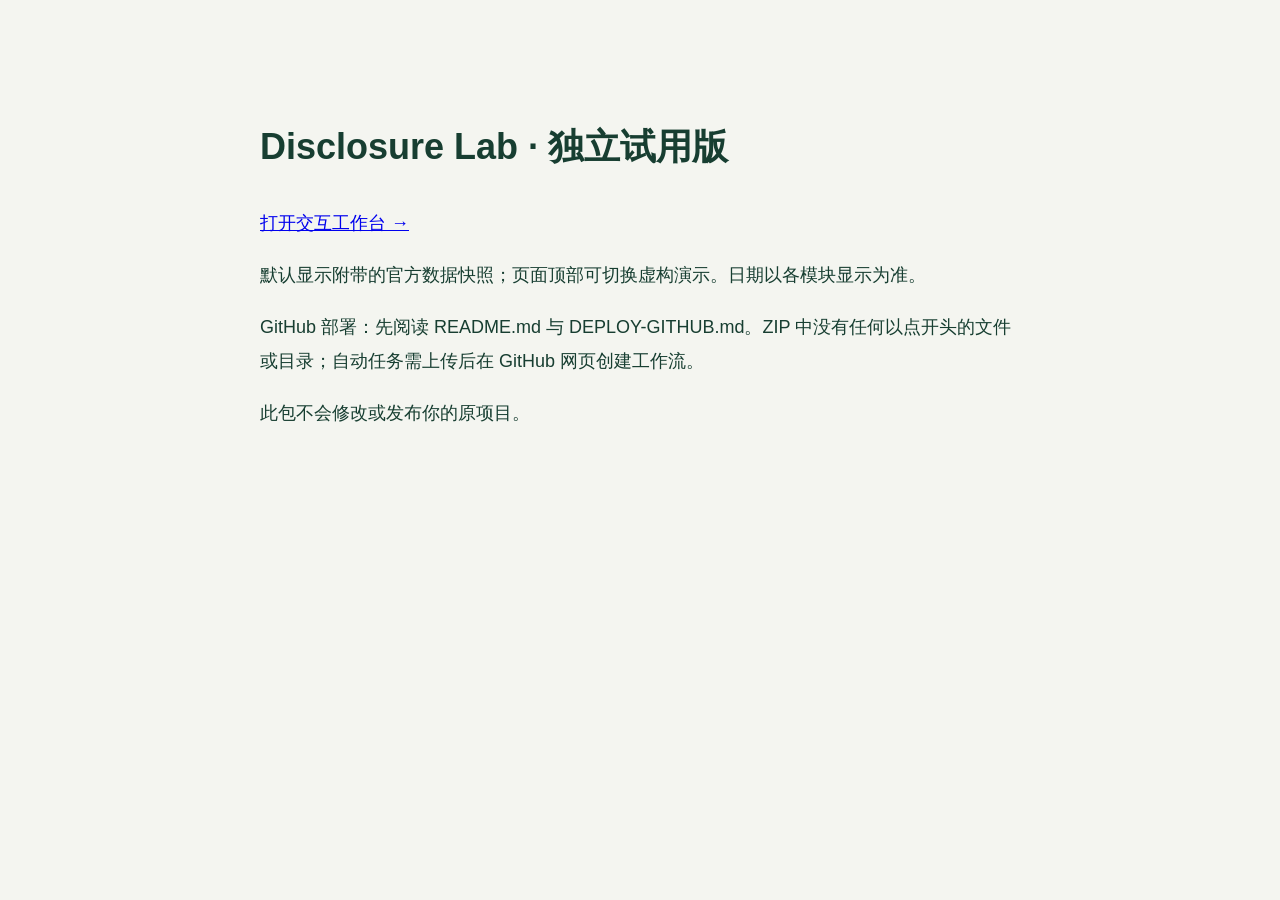
==== START-HERE.html @ 18599f8b "Add files via upload" ====
<!doctype html><html lang="zh-CN"><meta charset="utf-8"><meta name="viewport" content="width=device-width,initial-scale=1"><title>开始 · Disclosure Lab</title><body style="font:18px/1.9 Arial,sans-serif;max-width:760px;margin:65px auto;padding:24px;color:#173e31;background:#f4f5f0"><h1>Disclosure Lab · 独立试用版</h1><p><a href="docs/index.html">打开交互工作台 →</a></p><p>默认显示附带的官方数据快照；页面顶部可切换虚构演示。日期以各模块显示为准。</p><p>GitHub 部署：先阅读 README.md 与 DEPLOY-GITHUB.md。ZIP 中没有任何以点开头的文件或目录；自动任务需上传后在 GitHub 网页创建工作流。</p><p>此包不会修改或发布你的原项目。</p></body></html>
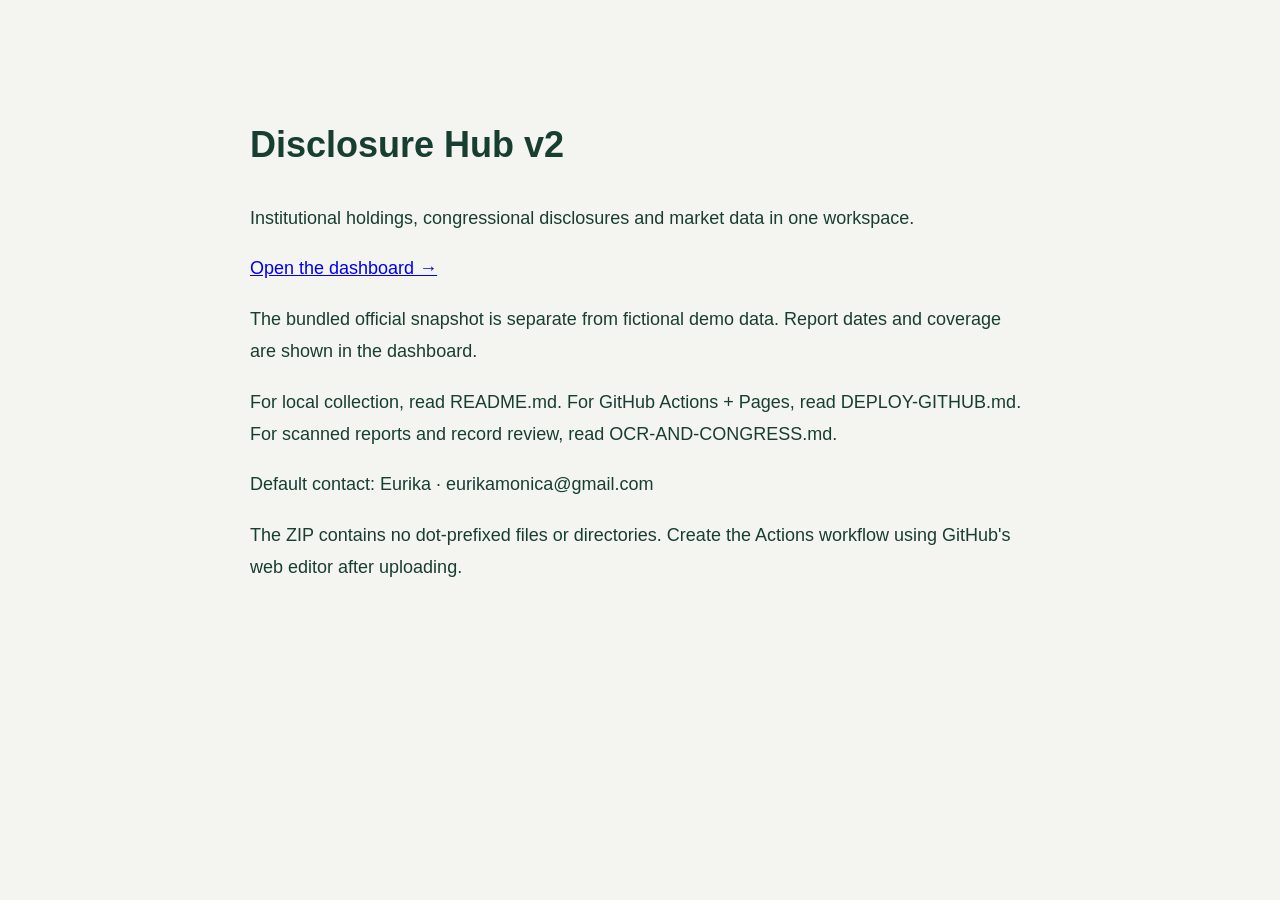
==== commit e021eb72: "Add files via upload" ====
--- a/START-HERE.html
+++ b/START-HERE.html
@@ -1 +1 @@
-<!doctype html><html lang="zh-CN"><meta charset="utf-8"><meta name="viewport" content="width=device-width,initial-scale=1"><title>开始 · Disclosure Lab</title><body style="font:18px/1.9 Arial,sans-serif;max-width:760px;margin:65px auto;padding:24px;color:#173e31;background:#f4f5f0"><h1>Disclosure Lab · 独立试用版</h1><p><a href="docs/index.html">打开交互工作台 →</a></p><p>默认显示附带的官方数据快照；页面顶部可切换虚构演示。日期以各模块显示为准。</p><p>GitHub 部署：先阅读 README.md 与 DEPLOY-GITHUB.md。ZIP 中没有任何以点开头的文件或目录；自动任务需上传后在 GitHub 网页创建工作流。</p><p>此包不会修改或发布你的原项目。</p></body></html>
+<!doctype html><html lang="en"><meta charset="utf-8"><meta name="viewport" content="width=device-width,initial-scale=1"><title>Start · Disclosure Hub v2</title><body style="font:18px/1.8 Arial,sans-serif;max-width:780px;margin:65px auto;padding:24px;color:#173e31;background:#f4f5f0"><h1>Disclosure Hub v2</h1><p>Institutional holdings, congressional disclosures and market data in one workspace.</p><p><a href="docs/index.html">Open the dashboard →</a></p><p>The bundled official snapshot is separate from fictional demo data. Report dates and coverage are shown in the dashboard.</p><p>For local collection, read README.md. For GitHub Actions + Pages, read DEPLOY-GITHUB.md. For scanned reports and record review, read OCR-AND-CONGRESS.md.</p><p>Default contact: Eurika · eurikamonica@gmail.com</p><p>The ZIP contains no dot-prefixed files or directories. Create the Actions workflow using GitHub's web editor after uploading.</p></body></html>
